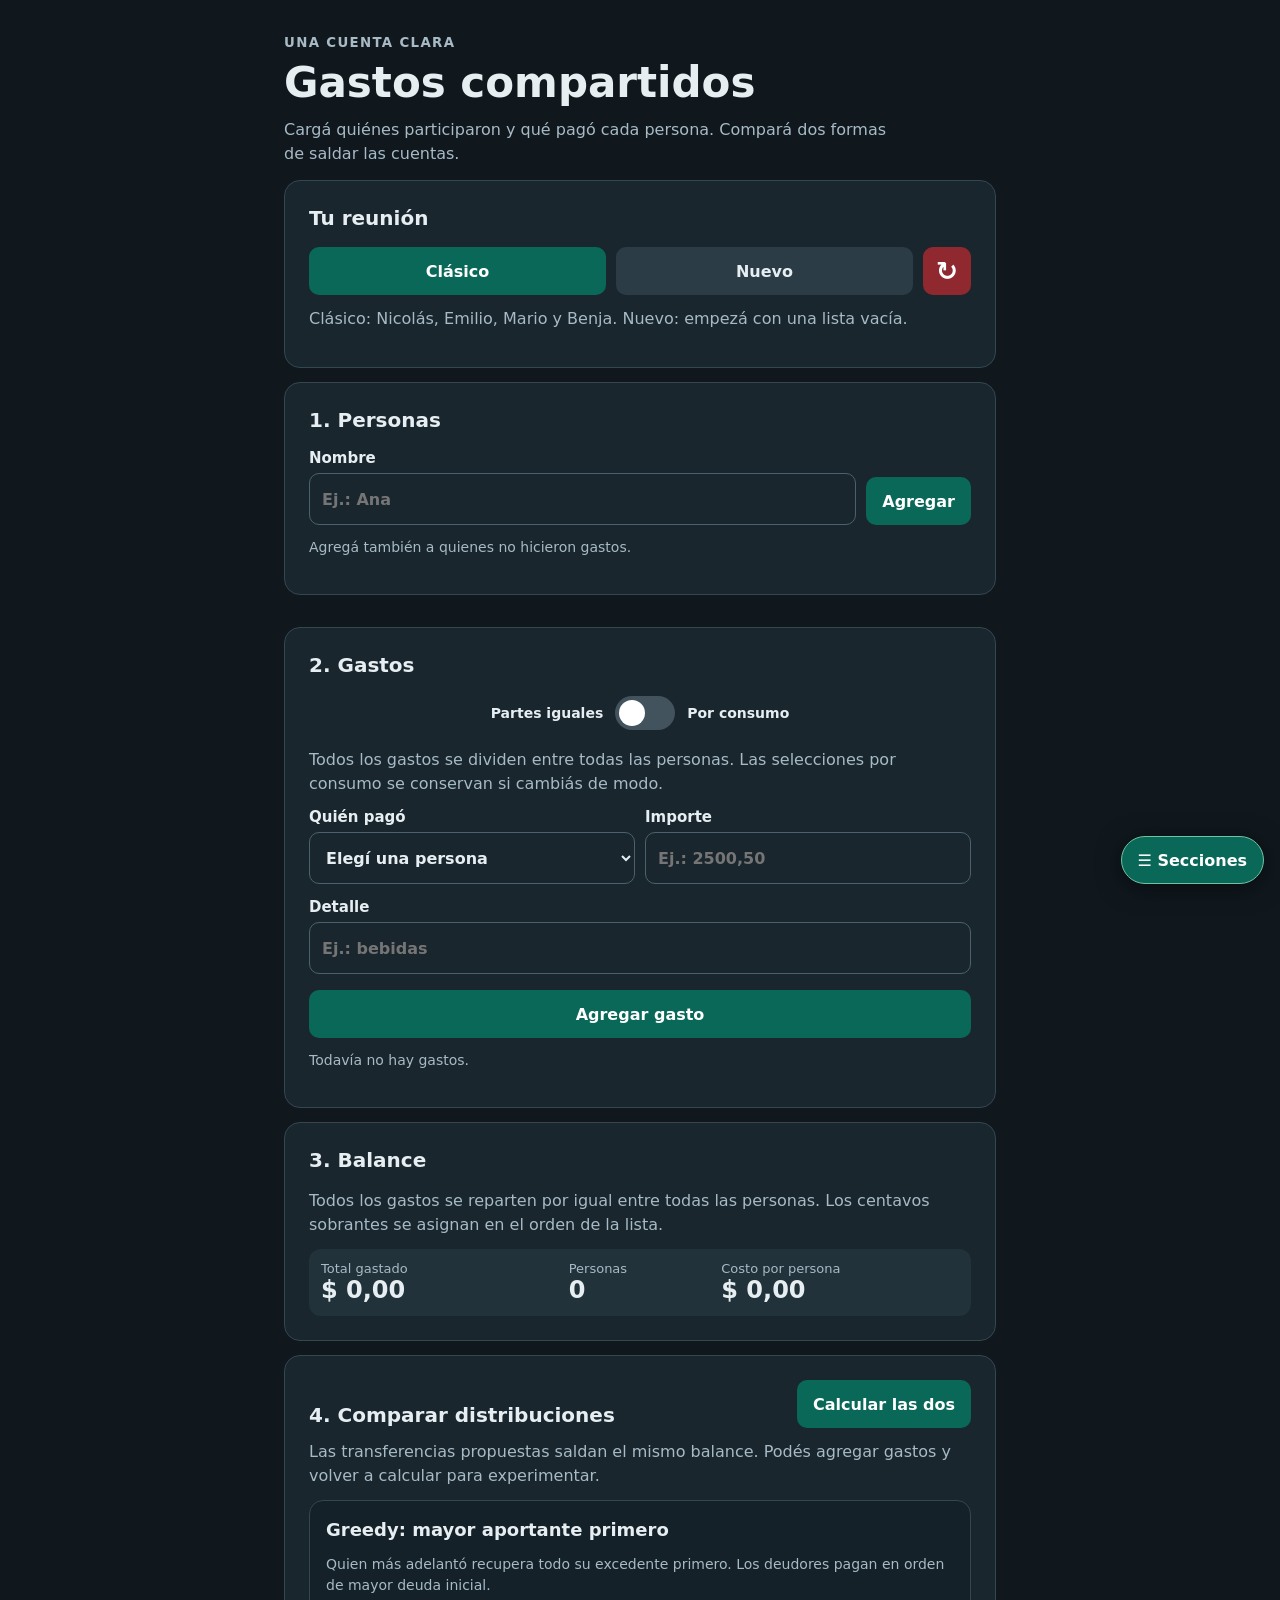
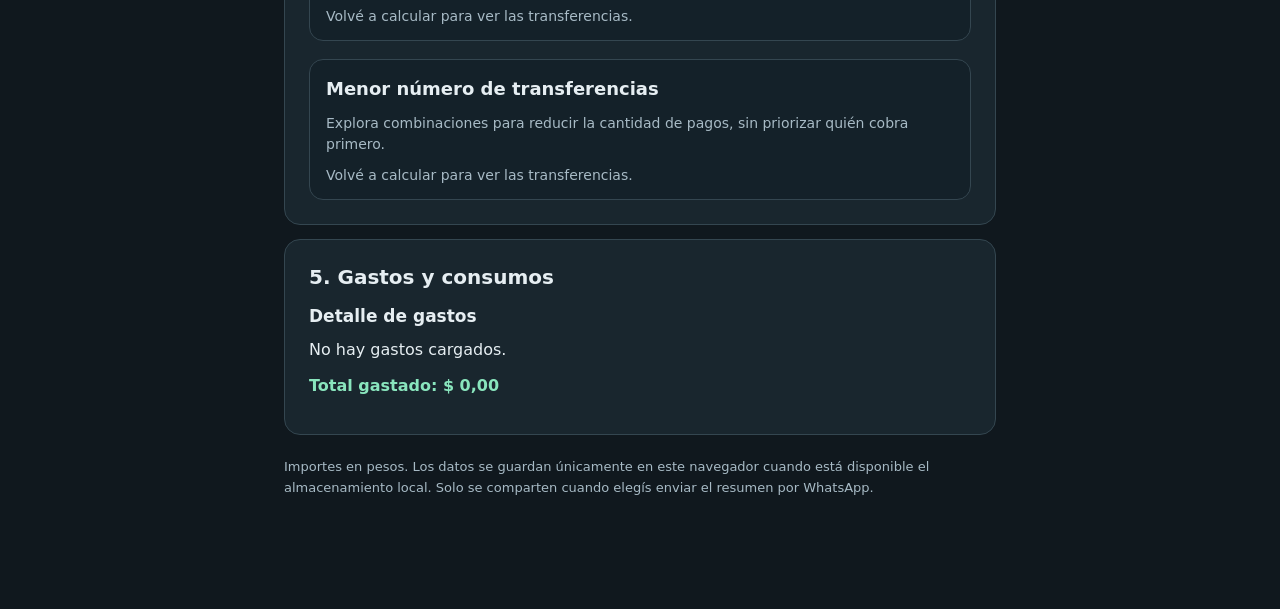
==== index.html @ 9839a77f "Add shared expenses app with QR snapshots and stateless viewer" ====
<!doctype html>
<html lang="es">
  <head>
    <meta charset="utf-8" />
    <meta name="viewport" content="width=device-width,initial-scale=1,viewport-fit=cover" />
    <meta name="theme-color" content="#10181e" />
    <title>Gastos compartidos</title>
    <link rel="stylesheet" href="resolver_gastos.css" />
    <script src="vendor/lz-string.min.js" defer></script>
    <script src="vendor/qrcode.js" defer></script>
    <script src="gastos-core.js" defer></script>
    <script src="gastos-share.js" defer></script>
    <script src="resolver_gastos.js" defer></script>
  </head>
  <body>
    <main>
      <header id="start">
        <small>Una cuenta clara</small>
        <h1>Gastos compartidos</h1>
        <p class="muted">
          Cargá quiénes participaron y qué pagó cada persona. Compará dos formas
          de saldar las cuentas.
        </p>
      </header>
      <section class="card start-options" aria-label="Elegir reunión">
        <h2>Tu reunión</h2>
        <div class="meeting-actions"><button id="classic">Clásico</button><button id="newMeeting" class="secondary">Nuevo</button><button id="reset" class="secondary reset-icon" aria-label="Reiniciar reunión" title="Reiniciar reunión">↻</button></div>
        <p class="muted">Clásico: Nicolás, Emilio, Mario y Benja. Nuevo: empezá con una lista vacía.</p>
      </section>
      <div id="message" role="status" aria-live="polite"></div>
      <div class="grid">
        <section class="card" id="peopleSection">
          <h2>1. Personas</h2>
          <form id="personForm" class="row">
            <label
              >Nombre<input
                id="name"
                required
                maxlength="60"
                placeholder="Ej.: Ana"
                autocomplete="off" autocapitalize="words" enterkeyhint="done" /></label
            ><button>Agregar</button>
          </form>
          <div id="people"></div>
        </section>
        <section class="card" id="expensesSection">
          <h2>2. Gastos</h2>
          <div class="mode-control"><span>Partes iguales</span><button id="splitMode" type="button" role="switch" aria-checked="false" aria-label="Repartir por consumo"><span class="switch-knob"></span></button><span>Por consumo</span></div>
          <p class="muted" id="modeHelp"></p>
          <form id="expenseForm">
            <div class="row">
              <label>Quién pagó<select id="payer" required></select></label
              ><label
                >Importe<input
                  id="amount"
                  inputmode="decimal" autocomplete="off" enterkeyhint="next"
                  required
                  placeholder="Ej.: 2500,50"
              /></label>
            </div>
            <label class="detail-field"
              >Detalle<input
                id="description" enterkeyhint="done"
                maxlength="100"
                placeholder="Ej.: bebidas"
                required /></label
            >
            <fieldset id="participantsField" hidden><legend>¿Quiénes comparten este gasto?</legend><div id="participants"></div></fieldset>
            <button class="expense-submit">
              Agregar gasto
            </button>
          </form>
          <div id="expenses"></div>
        </section>
      </div>
      <section class="card" id="balanceSection">
        <h2>3. Balance</h2>
        <p class="muted" id="balanceHelp">
          Todos los gastos se reparten por igual entre todas las personas,
          incluyendo quienes no pagaron nada. Los centavos sobrantes se asignan
          en el orden de la lista.
        </p>
        <div class="totals" id="totals"></div>
        <div id="balances"></div>
      </section>
      <section class="card comparison" id="comparison">
        <div class="row comparison-heading">
          <h2>4. Comparar distribuciones</h2>
          <button id="calculate">Calcular las dos</button>
        </div>
        <p class="muted">
          Las transferencias propuestas saldan el mismo balance. Podés agregar
          gastos y volver a calcular para experimentar.
        </p>
        <div class="grid">
          <article id="greedyCard">
            <h3 id="distributionTitle">Greedy: mayor aportante primero</h3>
            <p class="muted" id="greedyDescription">
              Quien más adelantó recupera todo su excedente primero. Los
              deudores pagan en orden de mayor deuda inicial.
            </p>
            <div id="greedy" class="empty">Todavía no calculaste.</div>
          </article>
          <article id="optimalCard">
            <h3>Menor número de transferencias</h3>
            <p class="muted">
              Explora combinaciones para reducir la cantidad de pagos, sin
              priorizar quién cobra primero.
            </p>
            <div id="optimal" class="empty">Todavía no calculaste.</div>
          </article>
        </div>
        <div id="shareActions" hidden></div>
        <div id="personalMessages" hidden></div>
        <section id="qrShare" class="report-section" hidden>
          <h3>Compartir la cuenta por QR</h3>
          <p class="muted">El QR abre una copia de esta reunión. Si cambiás los gastos, generá uno nuevo.</p>
          <label id="qrMethodLabel">Distribución para compartir<select id="qrMethod"></select></label>
          <button id="generateQr" class="expense-submit" type="button">Generar QR y enlace</button>
          <div id="qrOutput" hidden>
            <div id="qrImage" class="qr-image" role="img" aria-label="QR para consultar esta cuenta"></div>
            <p id="qrNotice" class="muted" role="status"></p>
            <label>Enlace a la cuenta<input id="shareUrl" readonly autocomplete="off"></label>
            <div class="share-buttons"><button id="copyShareUrl" class="secondary" type="button">Copiar enlace</button><a id="openShared" class="whatsapp-share" target="_blank" rel="noopener noreferrer">Abrir consulta</a></div>
            <p class="share-help">Cualquiera con este enlace puede consultar la cuenta y elegir su nombre.</p>
          </div>
        </section>
      </section>
      <section class="card" id="detailsSection">
        <h2>5. Gastos y consumos</h2>
        <div id="sharedReport"></div>
      </section>
      <footer>
        Importes en pesos. Los datos se guardan únicamente en este navegador
        cuando está disponible el almacenamiento local. Solo se comparten cuando elegís enviar el resumen por WhatsApp.
      </footer>
    </main>
    <div class="quick-navigation">
      <nav id="sectionMenu" aria-label="Ir a una sección" hidden>
        <a href="#start">Inicio</a><a href="#peopleSection">Personas</a><a href="#expensesSection">Cargar gastos</a><a href="#balanceSection">Balance</a><a href="#comparison">Distribuciones</a><a href="#detailsSection">Gastos y consumos</a>
      </nav>
      <button id="sectionToggle" aria-expanded="false" aria-controls="sectionMenu">☰ Secciones</button>
    </div>
  </body>
</html>
---- resolver_gastos.css ----
:root {
  font-family: system-ui, sans-serif;
  color: #e6eef2;
  background: #10181e;
  color-scheme: dark;
}
* {
  box-sizing: border-box;
}
body {
  margin: 0;
}
main {
  max-width: 760px;
  margin: auto;
  padding: 24px 16px 60px;
}
h1 {
  font-size: clamp(28px, 6vw, 42px);
  margin: 8px 0;
}
h2 {
  font-size: 21px;
  margin: 0 0 16px;
}
h3 {
  margin: 0 0 8px;
}
p {
  line-height: 1.5;
}
.muted,
small {
  color: #a7bac5;
}
.card {
  background: #19262e;
  border: 1px solid #344650;
  border-radius: 20px;
  padding: 20px;
  margin-top: 18px;
}
.grid {
  display: grid;
  grid-template-columns: 1fr 1fr;
  gap: 16px;
}
.row {
  display: flex;
  gap: 10px;
  align-items: end;
  flex-wrap: wrap;
}
label {
  display: block;
  font-size: 14px;
  font-weight: 600;
  flex: 1;
  min-width: 120px;
}
input,
select,
button {
  font: inherit;
  border-radius: 10px;
  min-height: 46px;
}
input,
select {
  width: 100%;
  padding: 10px;
  border: 1px solid #4b626e;
  margin-top: 6px;
  background: #19262e;
  color: inherit;
}
button {
  padding: 10px 16px;
  border: 0;
  background: #096858;
  color: white;
  cursor: pointer;
  font-weight: 650;
}
button.secondary {
  background: #2b3c46;
  color: #e6eef2;
}
button.remove {
  background: transparent;
  color: #ffa8a2;
  padding: 8px;
  min-width: 44px;
}
button:focus-visible,
input:focus-visible,
select:focus-visible {
  outline: 3px solid #e9aa35;
  outline-offset: 2px;
}
.item {
  display: flex;
  align-items: center;
  justify-content: space-between;
  gap: 12px;
  padding: 12px 0;
  border-bottom: 1px solid #344650;
}
.item:last-child {
  border: 0;
}
.item span {
  overflow-wrap: anywhere;
}
.amount {
  font-variant-numeric: tabular-nums;
  white-space: nowrap;
}
.totals {
  display: flex;
  gap: 24px;
  flex-wrap: wrap;
}
.totals strong {
  display: block;
  font-size: 26px;
}
.badge {
  display: inline-block;
  background: #193d32;
  color: #89e5bd;
  padding: 5px 10px;
  border-radius: 20px;
  font-size: 13px;
  margin-bottom: 12px;
}
.debt {
  color: #ffa8a2;
}
.credit {
  color: #89e5bd;
}
.empty {
  color: #a7bac5;
  font-size: 14px;
}
.notice {
  background: #3a301b;
  padding: 12px;
  border-radius: 10px;
  color: #f1d58c;
}
.transfer {
  padding: 12px 0;
  border-bottom: 1px solid #344650;
  line-height: 1.6;
}
.transfer strong {
  display: block;
}
#message {
  color: #ffa8a2;
  min-height: 24px;
  margin: 10px 0;
}
header small {
  letter-spacing: 0.1em;
  text-transform: uppercase;
  font-weight: 700;
}
footer {
  margin-top: 22px;
  font-size: 13px;
  color: #a7bac5;
}
/* Phone layout is the default; wider screens gain a second column. */
html { -webkit-text-size-adjust: 100%; scroll-behavior: smooth; }
body { min-width: 0; }
main {
  width: 100%;
  padding: 20px max(12px, env(safe-area-inset-right))
    max(32px, env(safe-area-inset-bottom)) max(12px, env(safe-area-inset-left));
}
h1 { font-size: clamp(28px, 8vw, 42px); line-height: 1.12; }
h2 { font-size: 20px; line-height: 1.3; }
h3 { font-size: 18px; line-height: 1.4; }
p { margin: 12px 0; }
header p { max-width: 60ch; }
.grid { grid-template-columns: minmax(0, 1fr); gap: 14px; }
.grid > *, .row > *, .item > * { min-width: 0; }
.card { padding: 18px 16px; margin-top: 14px; border-radius: 16px; }
.grid > .card { height: fit-content; }
input, select { font-size: 16px; min-height: 52px; padding: 12px; }
button { min-height: 48px; touch-action: manipulation; }
label { font-size: 15px; }
.actions { display: grid; grid-template-columns: 1fr 1fr; align-items: stretch; }
.actions button { font-size: 14px; padding: 10px; }
#personForm { display: grid; grid-template-columns: minmax(0, 1fr) auto; }
#expenseForm .row { display: grid; grid-template-columns: minmax(0, 1fr); }
.detail-field { margin-top: 14px; }
.expense-submit { width: 100%; margin-top: 16px; }
.item { gap: 8px; padding: 14px 0; }
.item > span:first-child { flex: 1; }
.item small { display: inline-block; margin-top: 4px; line-height: 1.5; }
.item .amount { font-size: 15px; }
button.remove { flex: 0 0 44px; }
#expenses .item { display: grid; grid-template-columns: minmax(0, 1fr) 44px; }
#expenses .item > span:first-child { grid-column: 1; grid-row: 1; }
#expenses .item > .amount { grid-column: 1; grid-row: 2; font-weight: 650; }
#expenses .item > button { grid-column: 2; grid-row: 1 / 3; }
#balances .item { align-items: flex-start; flex-direction: column; }
#balances .amount { align-self: flex-end; padding: 5px 8px; background: #22323b; border-radius: 8px; max-width: 100%; white-space: normal; overflow-wrap: anywhere; }
.totals { display: grid; grid-template-columns: minmax(0, 1fr) minmax(0, .6fr) minmax(0, 1fr); gap: 10px; background: #22323b; border-radius: 12px; padding: 12px; }
.totals small { display: block; font-size: clamp(11px, 2.8vw, 13px); }
.totals strong { font-size: clamp(16px, 4vw, 24px); overflow-wrap: anywhere; }
.comparison-heading { display: block; }
.comparison-heading h2 { margin-bottom: 12px; }
#calculate { width: 100%; }
.comparison article { border: 1px solid #344650; padding: 16px; border-radius: 14px; background: #142129; }
.comparison article p { font-size: 14px; }
.transfer { overflow-wrap: anywhere; }
.transfer strong { font-size: 20px; color: #89e5bd; }
.notice { line-height: 1.5; }
#message:empty { display: none; }
#message:not(:empty) { background: #3b2425; padding: 12px; border-radius: 10px; line-height: 1.5; }
footer { line-height: 1.6; }
@media (min-width: 700px) {
  main { padding: 32px 24px 60px; }
  .grid { grid-template-columns: minmax(0, 1fr); gap: 18px; }
  .card { padding: 24px; }
  .actions { display: flex; }
  #expenseForm .row { grid-template-columns: repeat(2, minmax(0, 1fr)); }
  #balances .item { flex-direction: row; align-items: center; }
  .comparison-heading { display: flex; justify-content: space-between; }
  .comparison-heading h2 { margin: 0; }
  #calculate { width: auto; }
}
@media (prefers-reduced-motion: reduce) { html { scroll-behavior: auto; } }

.whatsapp-share {
  display: flex;
  align-items: center;
  justify-content: center;
  width: 100%;
  min-height: 50px;
  margin-top: 20px;
  padding: 12px 16px;
  border-radius: 10px;
  background: #23794c;
  color: #fff;
  font-weight: 650;
  text-decoration: none;
  text-align: center;
  touch-action: manipulation;
}
.whatsapp-share:hover { background: #2b8858; }
.whatsapp-share:focus-visible { outline: 3px solid #e9aa35; outline-offset: 2px; }
.share-help { color: #a7bac5; font-size: 13px; line-height: 1.5; }
.transfer h4 { margin: 0 0 8px; font-size: 17px; }
.payment { display: flex; align-items: baseline; justify-content: space-between; gap: 12px; padding: 6px 0; }
.payment span { min-width: 0; overflow-wrap: anywhere; }
.payment strong { font-size: 17px; text-align: right; }
.mode-control { display: flex; align-items: center; justify-content: center; gap: 12px; margin: 18px 0; font-size: 14px; font-weight: 650; }
#splitMode { width: 60px; min-height: 34px; padding: 4px; border-radius: 24px; background: #43535e; flex-shrink: 0; }
.switch-knob { display: block; width: 26px; height: 26px; border-radius: 50%; background: white; transition: transform .15s; }
#splitMode[aria-checked="true"] { background: #096858; }
#splitMode[aria-checked="true"] .switch-knob { transform: translateX(26px); }
fieldset { margin: 16px 0 0; padding: 12px; border: 1px solid #344650; border-radius: 12px; min-width: 0; }
legend { font-size: 14px; padding: 0 6px; }
.participant-option { display: flex; align-items: center; gap: 10px; min-height: 46px; min-width: 0; overflow-wrap: anywhere; cursor: pointer; }
.participant-option input { width: 22px; min-height: 22px; height: 22px; margin: 0; flex-shrink: 0; accent-color: #40b88b; }
#expenses .item { flex-wrap: wrap; }
#expenses .expense-participants { grid-column: 1 / -1; width: 100%; }
.expense-participants summary { color: #a7bac5; font-size: 14px; padding: 10px 0; cursor: pointer; overflow-wrap: anywhere; }
[hidden] { display: none !important; }
.report-heading { font-size: 17px; margin: 20px 0 12px; }
.report-section { margin-top: 24px; padding-top: 20px; border-top: 1px solid #344650; }
.report-section h4 { margin: 0 0 12px; font-size: 17px; }
.report-line { display: flex; justify-content: space-between; align-items: baseline; gap: 12px; padding: 8px 0; }
.report-line span { min-width: 0; overflow-wrap: anywhere; }
.report-line small { display: block; margin-top: 4px; }
.report-line b { text-align: right; font-variant-numeric: tabular-nums; }
.report-total { font-weight: 650; color: #89e5bd; }
.person-consumption { padding: 12px 0; border-bottom: 1px solid #344650; }
.person-consumption h5 { font-size: 16px; margin: 0 0 8px; }
.share-buttons { display: grid; grid-template-columns: minmax(0, 1fr) minmax(0, 1fr); gap: 10px; }
.share-buttons .whatsapp-share { font-size: 14px; padding: 12px 8px; }
.meeting-actions { display: grid; grid-template-columns: minmax(0, 1fr) minmax(0, 1fr) 48px; gap: 10px; }
button.secondary.reset-icon { font-size: 26px; padding: 0; background: #8f292f; color: #fff; }
button.secondary.reset-icon:hover { background: #a6333a; }
main { padding-bottom: calc(110px + env(safe-area-inset-bottom)); }
section, header { scroll-margin-top: 16px; }
#detailsSection .report-section:first-child { border-top: 0; padding-top: 0; margin-top: 0; }
#personalMessages { margin-top: 24px; padding-top: 20px; border-top: 1px solid #344650; }
.personal-method h4 { margin: 20px 0 8px; }
.personal-method .whatsapp-share { margin-top: 10px; }
.quick-navigation { position: fixed; z-index: 10; right: max(16px, env(safe-area-inset-right)); bottom: calc(16px + env(safe-area-inset-bottom)); display: flex; flex-direction: column; align-items: flex-end; gap: 10px; }
#sectionToggle { box-shadow: 0 4px 24px #0008; border: 1px solid #71c3a0; border-radius: 28px; }
#sectionMenu { width: min(260px, calc(100vw - 32px)); max-height: 65dvh; overflow-y: auto; padding: 8px; background: #19262e; border: 1px solid #4b626e; border-radius: 16px; box-shadow: 0 8px 30px #0009; }
#sectionMenu a { display: block; padding: 14px 16px; min-height: 48px; border-radius: 10px; text-decoration: none; color: #e6eef2; }
#sectionMenu a:hover { background: #2b3c46; }
#sectionMenu a:focus-visible { outline: 3px solid #e9aa35; }
.qr-image { margin: 20px auto; max-width: 420px; padding: 12px; border-radius: 12px; background: white; }
.qr-image:empty { display: none; }
.qr-image svg { display: block; width: 100%; height: auto; }
#shareUrl { font-size: 14px; }
#qrOutput .share-buttons { align-items: end; margin-top: 12px; }
#qrOutput .whatsapp-share { margin-top: 0; }
#mySummary h3 { margin-top: 20px; }
@media (prefers-reduced-motion: reduce) { .switch-knob { transition: none; } }
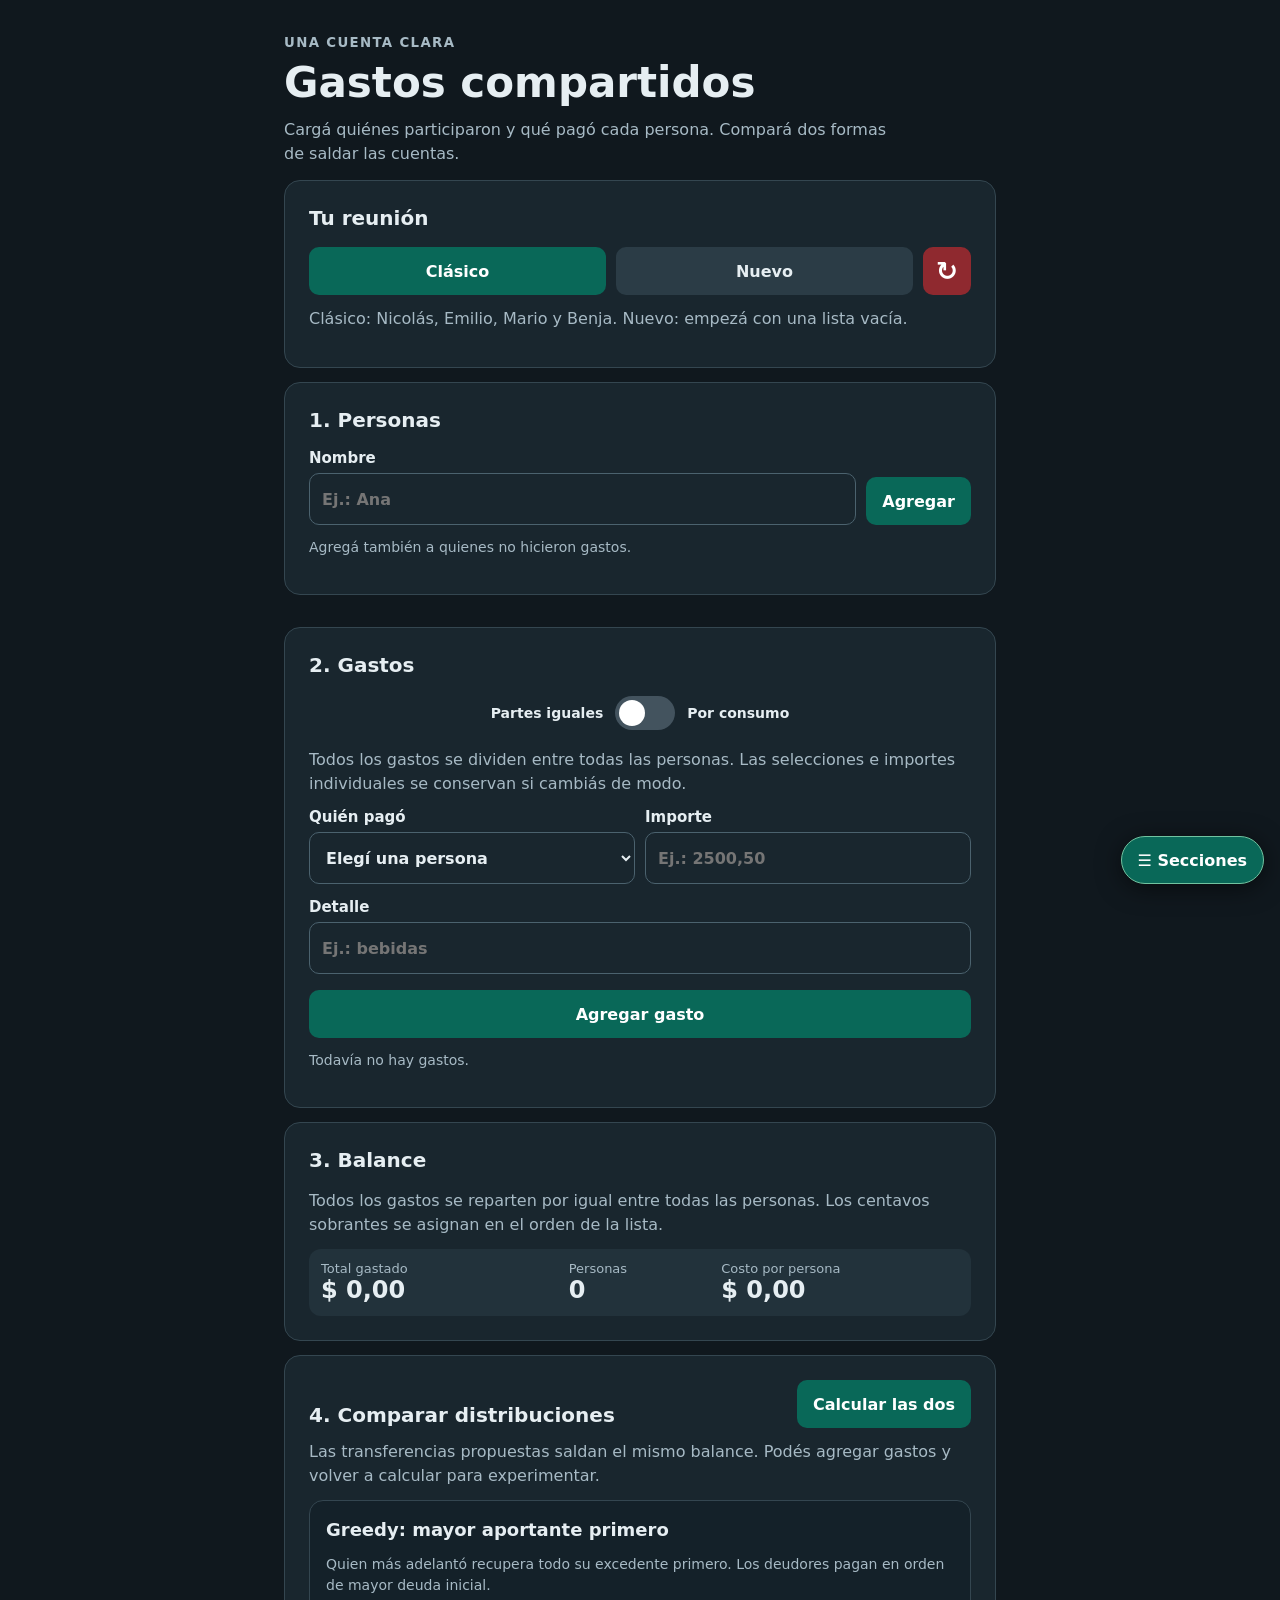
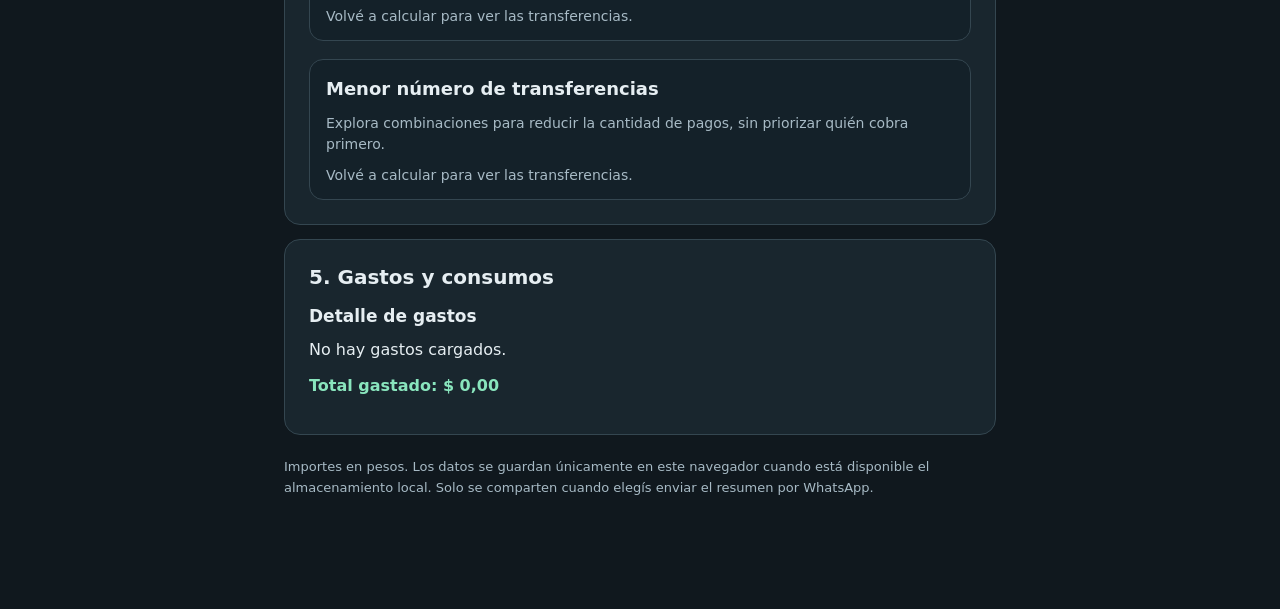
==== commit 9167aa47: "Support individual consumption amounts per expense" ====
--- a/index.html
+++ b/index.html
@@ -65,7 +65,7 @@
                 placeholder="Ej.: bebidas"
                 required /></label
             >
-            <fieldset id="participantsField" hidden><legend>¿Quiénes comparten este gasto?</legend><div id="participants"></div></fieldset>
+            <fieldset id="participantsField" hidden><legend>¿Cómo se reparte este gasto?</legend><label>Reparto<select id="expenseSplit"><option value="shared">Dividir entre participantes</option><option value="individual">Importes individuales</option></select></label><div id="participants"></div><div id="individualAmounts" hidden></div><p id="allocationStatus" class="share-help" role="status" aria-live="polite" hidden></p></fieldset>
             <button class="expense-submit">
               Agregar gasto
             </button>
--- a/resolver_gastos.css
+++ b/resolver_gastos.css
@@ -307,4 +307,8 @@
 #qrOutput .share-buttons { align-items: end; margin-top: 12px; }
 #qrOutput .whatsapp-share { margin-top: 0; }
 #mySummary h3 { margin-top: 20px; }
+.individual-amount { display: grid; grid-template-columns: minmax(0,1fr) minmax(110px,.7fr); align-items: center; gap: 12px; margin-top: 10px; overflow-wrap: anywhere; }
+.individual-amount input { margin-top: 0; text-align: right; }
+.allocation-valid { color: #89e5bd; }
+[data-save-allocations] { width: 100%; margin-top: 8px; }
 @media (prefers-reduced-motion: reduce) { .switch-knob { transition: none; } }
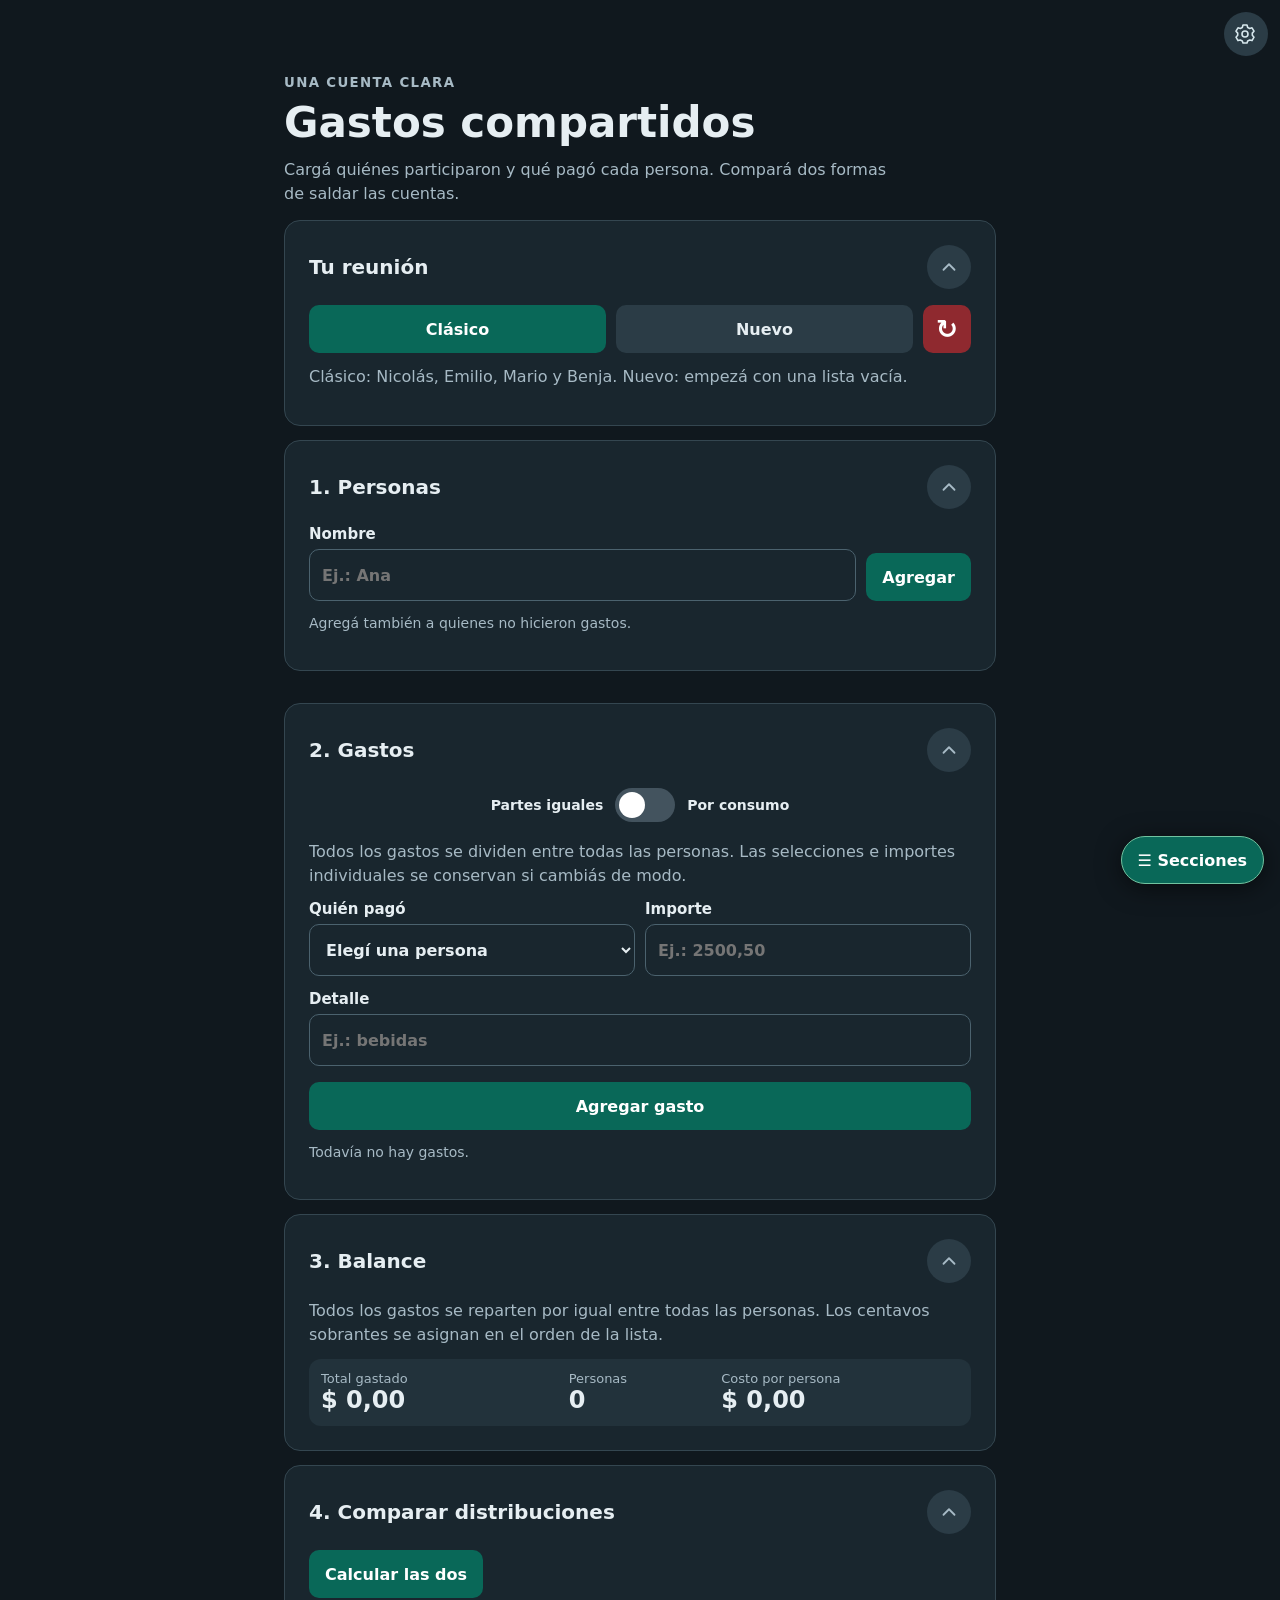
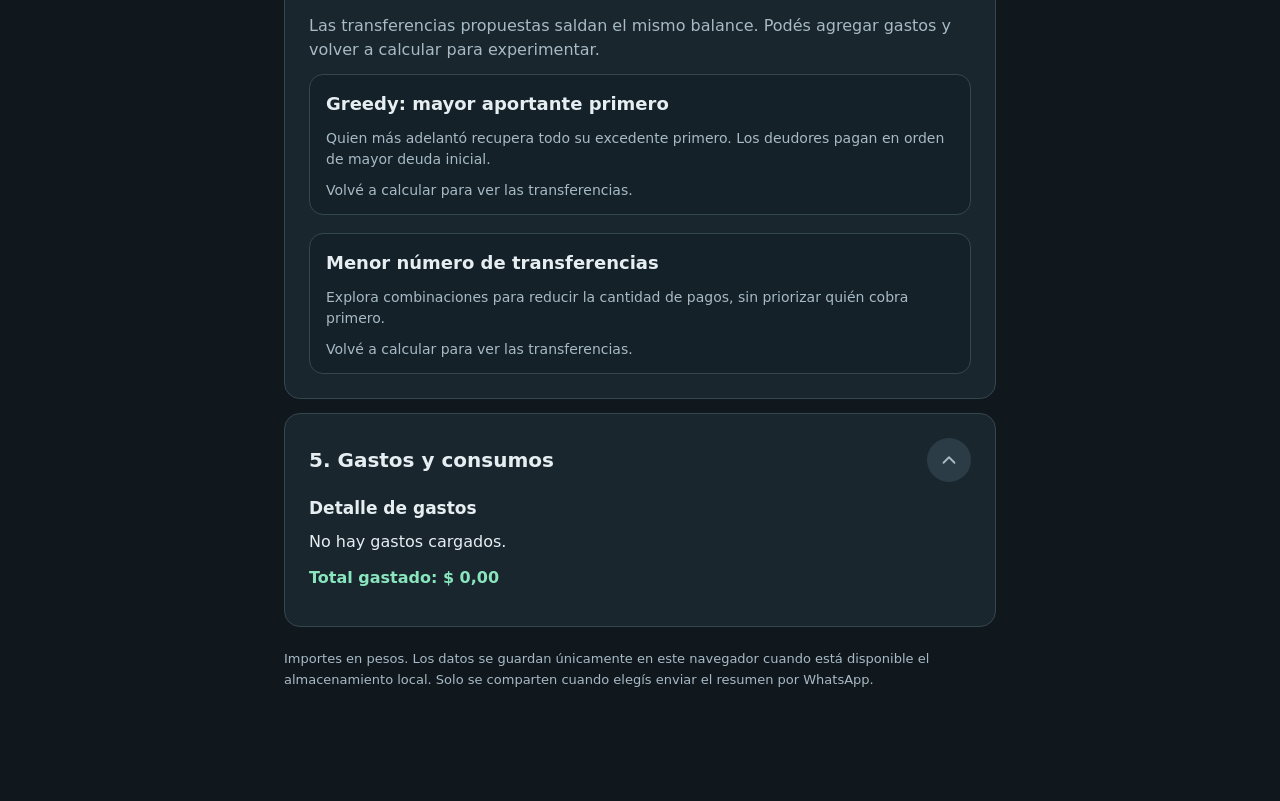
==== commit 89bef0f3: "Add collapsible sections and smooth navigation with refresh options" ====
--- a/index.html
+++ b/index.html
@@ -5,14 +5,29 @@
     <meta name="viewport" content="width=device-width,initial-scale=1,viewport-fit=cover" />
     <meta name="theme-color" content="#10181e" />
     <title>Gastos compartidos</title>
-    <link rel="stylesheet" href="resolver_gastos.css" />
-    <script src="vendor/lz-string.min.js" defer></script>
-    <script src="vendor/qrcode.js" defer></script>
-    <script src="gastos-core.js" defer></script>
-    <script src="gastos-share.js" defer></script>
-    <script src="resolver_gastos.js" defer></script>
-  </head>
+
+
+
+
+
+
+
+  <script>
+      const refreshVersion = new URLSearchParams(location.search).get('actualizar');
+      const assetVersion = refreshVersion && /^\d{10,16}$/.test(refreshVersion) ? refreshVersion : '20261008-ui';
+      const assets = [["resolver_gastos.css", false], ["vendor/lz-string.min.js", true], ["vendor/qrcode.js", true], ["gastos-core.js", true], ["gastos-share.js", true], ["resolver_gastos.js", true], ["ui.js", true]];
+      for (const [path, script] of assets) {
+        const assetPath = path + '?v=' + assetVersion;
+        document.write(script ? '<script src="' + assetPath + '" defer><\/script>' : '<link rel="stylesheet" href="' + assetPath + '">');
+      }
+    </script>
+</head>
   <body>
+    <div class="page-options">
+      <button id="optionsToggle" class="options-toggle" type="button" aria-label="Opciones" aria-controls="optionsMenu" aria-expanded="false"><svg viewBox="0 0 24 24" width="24" height="24" aria-hidden="true"><path d="m9 3-.7 2.5-2 .9-2.3-.6-2 3.4 1.7 1.9v2.2L2 15.2l2 3.4 2.3-.6 2 .9L9 21h4l.7-2.1 2-.9 2.3.6 2-3.4-1.7-1.9v-2.2L20 9.2l-2-3.4-2.3.6-2-.9L13 3Z" fill="none" stroke="currentColor" stroke-width="1.6" stroke-linejoin="round"/><circle cx="11" cy="12" r="3" fill="none" stroke="currentColor" stroke-width="1.6"/></svg></button>
+      <div id="optionsMenu" class="options-menu" hidden><button id="refreshPage" type="button">Actualizar página</button><p class="share-help">Buscar la versión más reciente.</p><p id="updateStatus" class="share-help" role="status"></p></div>
+    </div>
+
     <main>
       <header id="start">
         <small>Una cuenta clara</small>
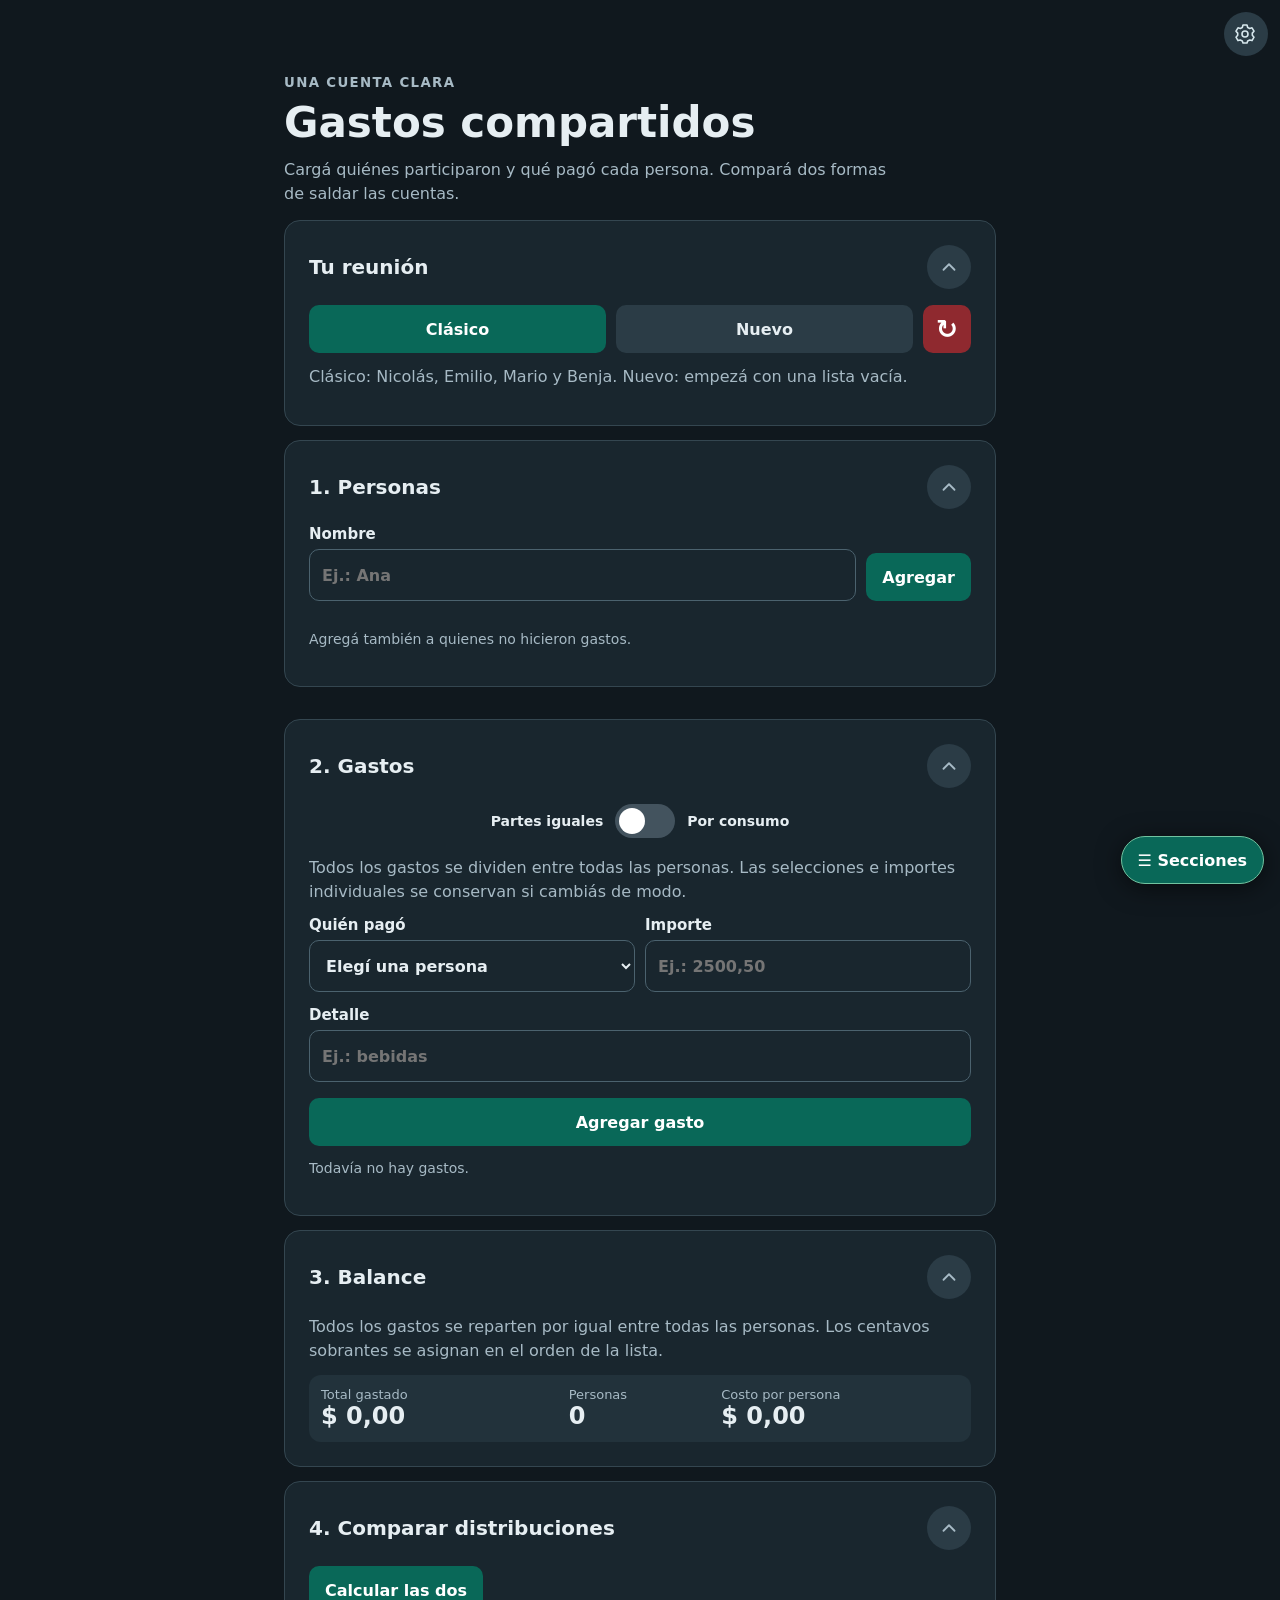
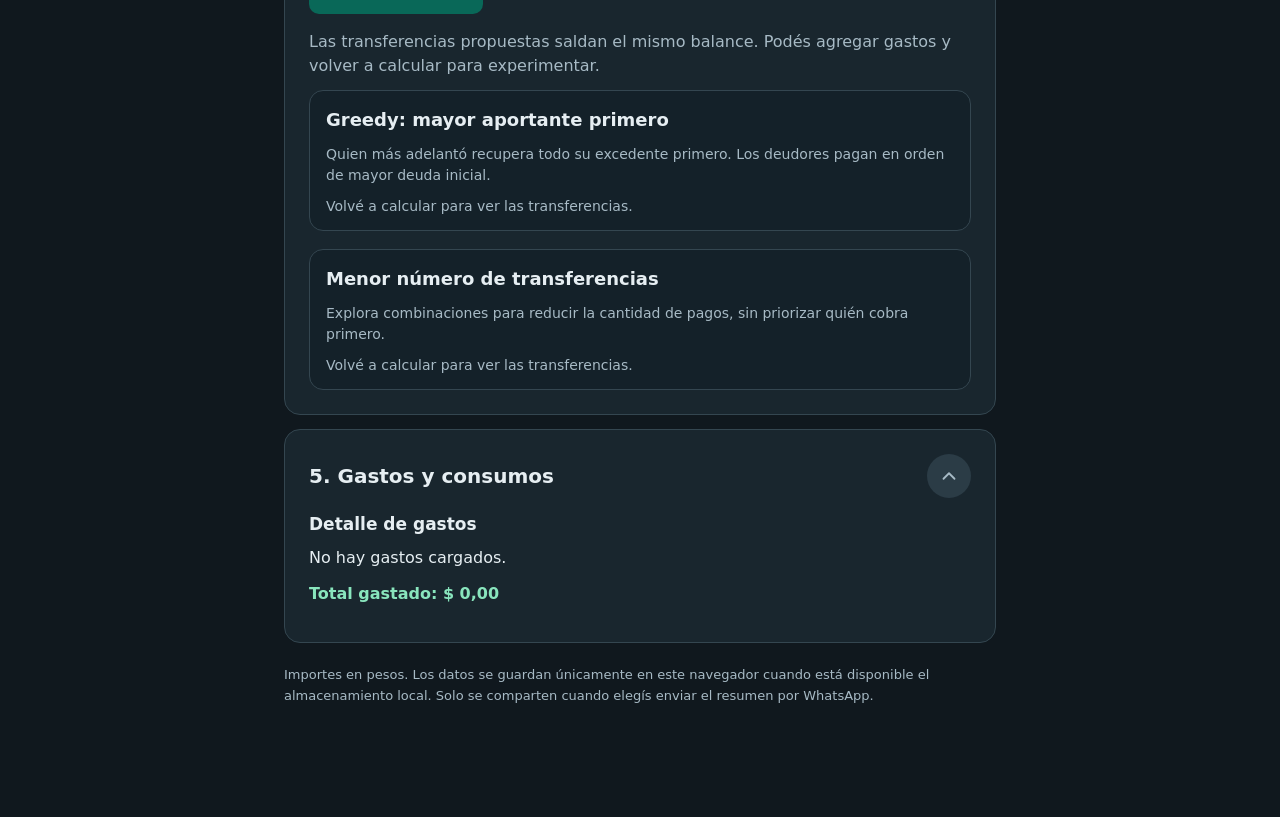
==== commit 06f99345: "Display people as two-column green chips" ====
--- a/index.html
+++ b/index.html
@@ -14,7 +14,7 @@
 
   <script>
       const refreshVersion = new URLSearchParams(location.search).get('actualizar');
-      const assetVersion = refreshVersion && /^\d{10,16}$/.test(refreshVersion) ? refreshVersion : '20261008-ui';
+      const assetVersion = refreshVersion && /^\d{10,16}$/.test(refreshVersion) ? refreshVersion : '20261025-people';
       const assets = [["resolver_gastos.css", false], ["vendor/lz-string.min.js", true], ["vendor/qrcode.js", true], ["gastos-core.js", true], ["gastos-share.js", true], ["resolver_gastos.js", true], ["ui.js", true]];
       for (const [path, script] of assets) {
         const assetPath = path + '?v=' + assetVersion;
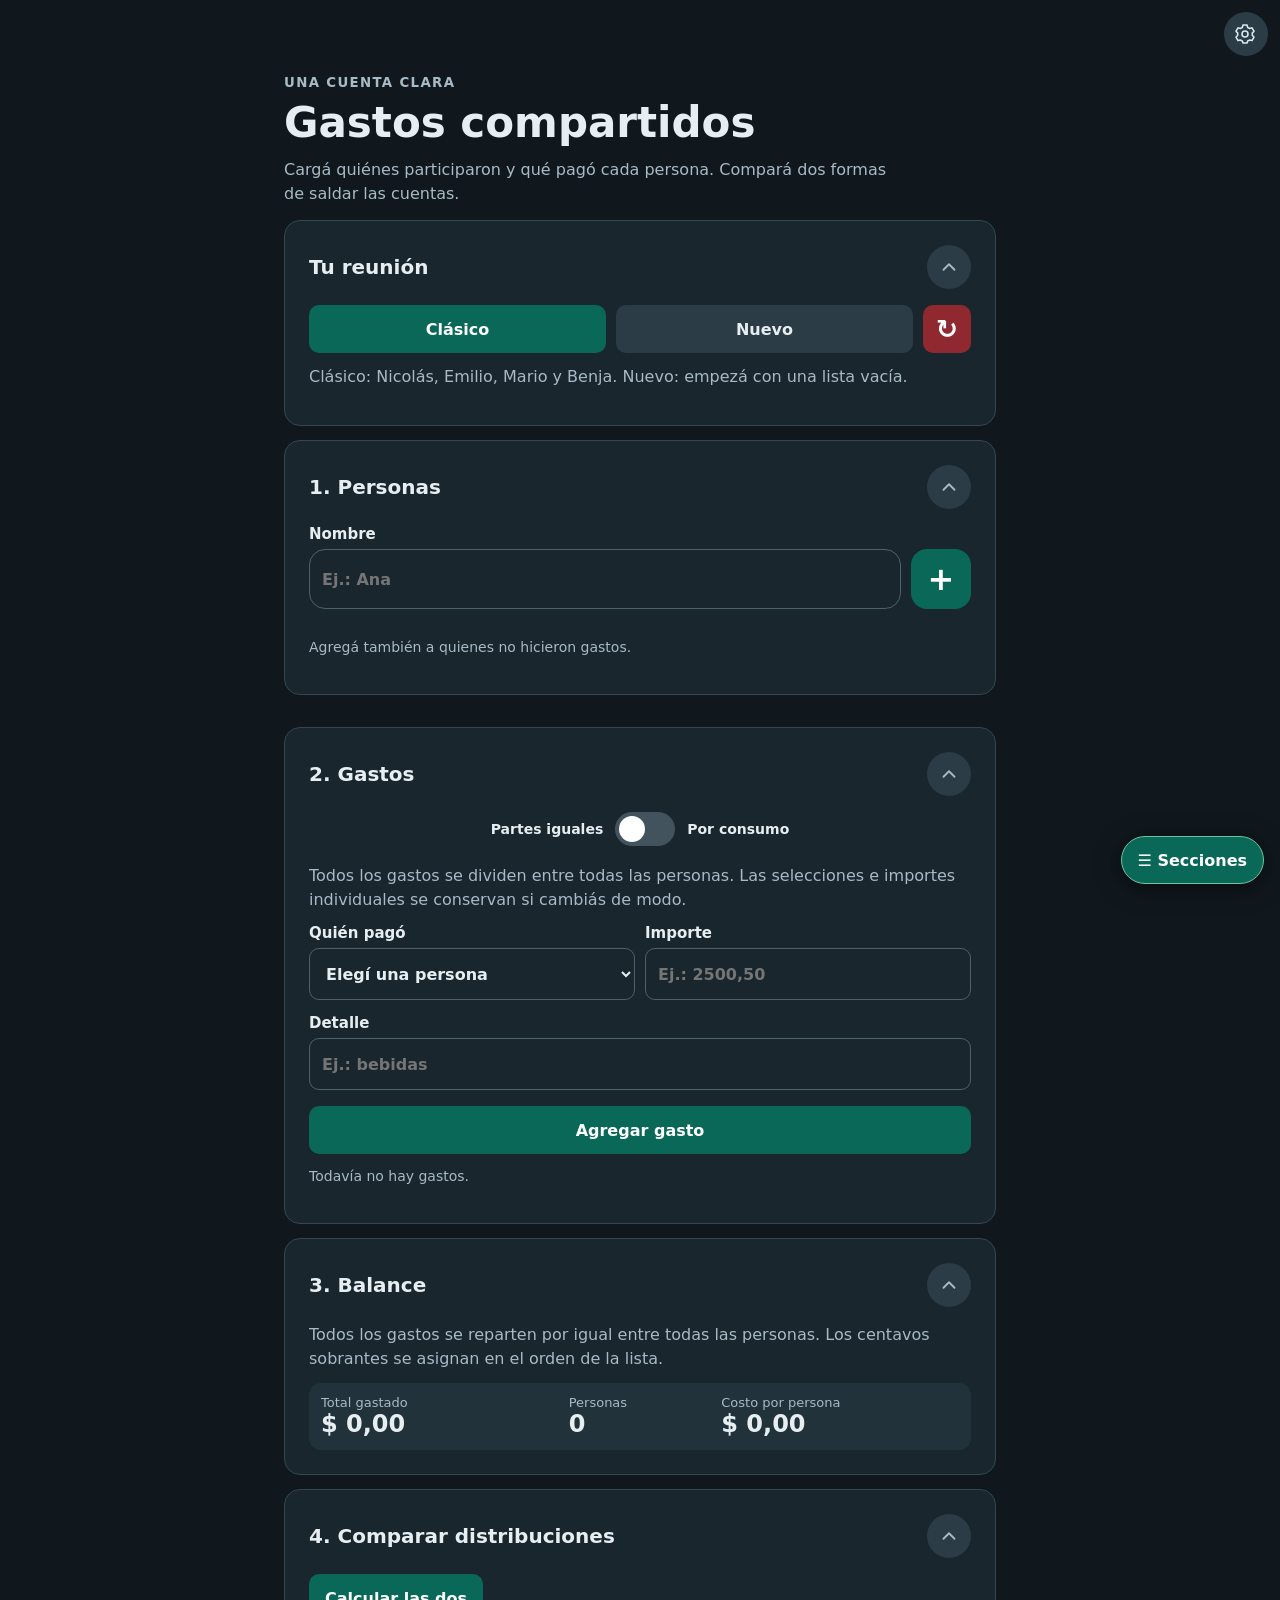
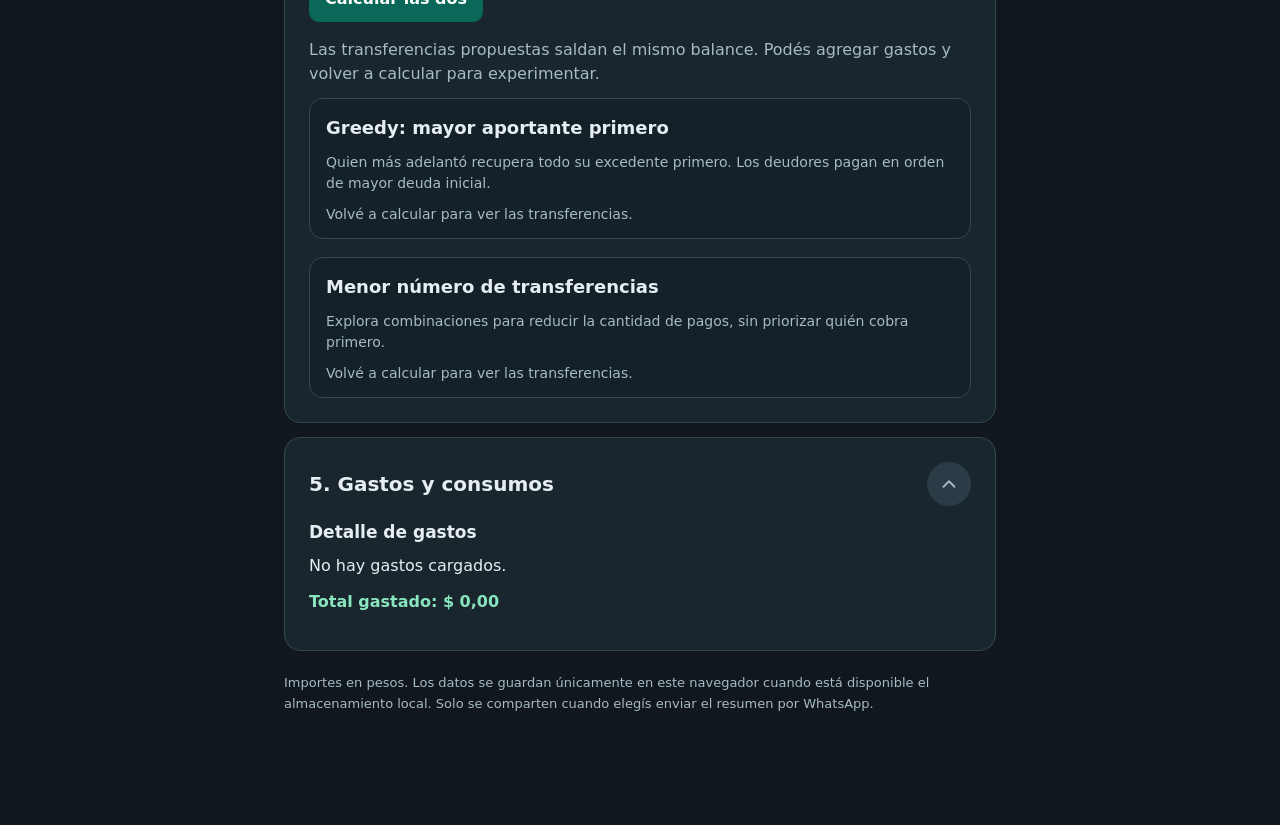
==== commit 549a3437: "Match person form controls to chip height and use plus button" ====
--- a/index.html
+++ b/index.html
@@ -14,7 +14,7 @@
 
   <script>
       const refreshVersion = new URLSearchParams(location.search).get('actualizar');
-      const assetVersion = refreshVersion && /^\d{10,16}$/.test(refreshVersion) ? refreshVersion : '20261025-people';
+      const assetVersion = refreshVersion && /^\d{10,16}$/.test(refreshVersion) ? refreshVersion : '20261025-person-form';
       const assets = [["resolver_gastos.css", false], ["vendor/lz-string.min.js", true], ["vendor/qrcode.js", true], ["gastos-core.js", true], ["gastos-share.js", true], ["resolver_gastos.js", true], ["ui.js", true]];
       for (const [path, script] of assets) {
         const assetPath = path + '?v=' + assetVersion;
@@ -54,7 +54,7 @@
                 maxlength="60"
                 placeholder="Ej.: Ana"
                 autocomplete="off" autocapitalize="words" enterkeyhint="done" /></label
-            ><button>Agregar</button>
+            ><button type="submit" aria-label="Agregar persona" title="Agregar persona">+</button>
           </form>
           <div id="people"></div>
         </section>
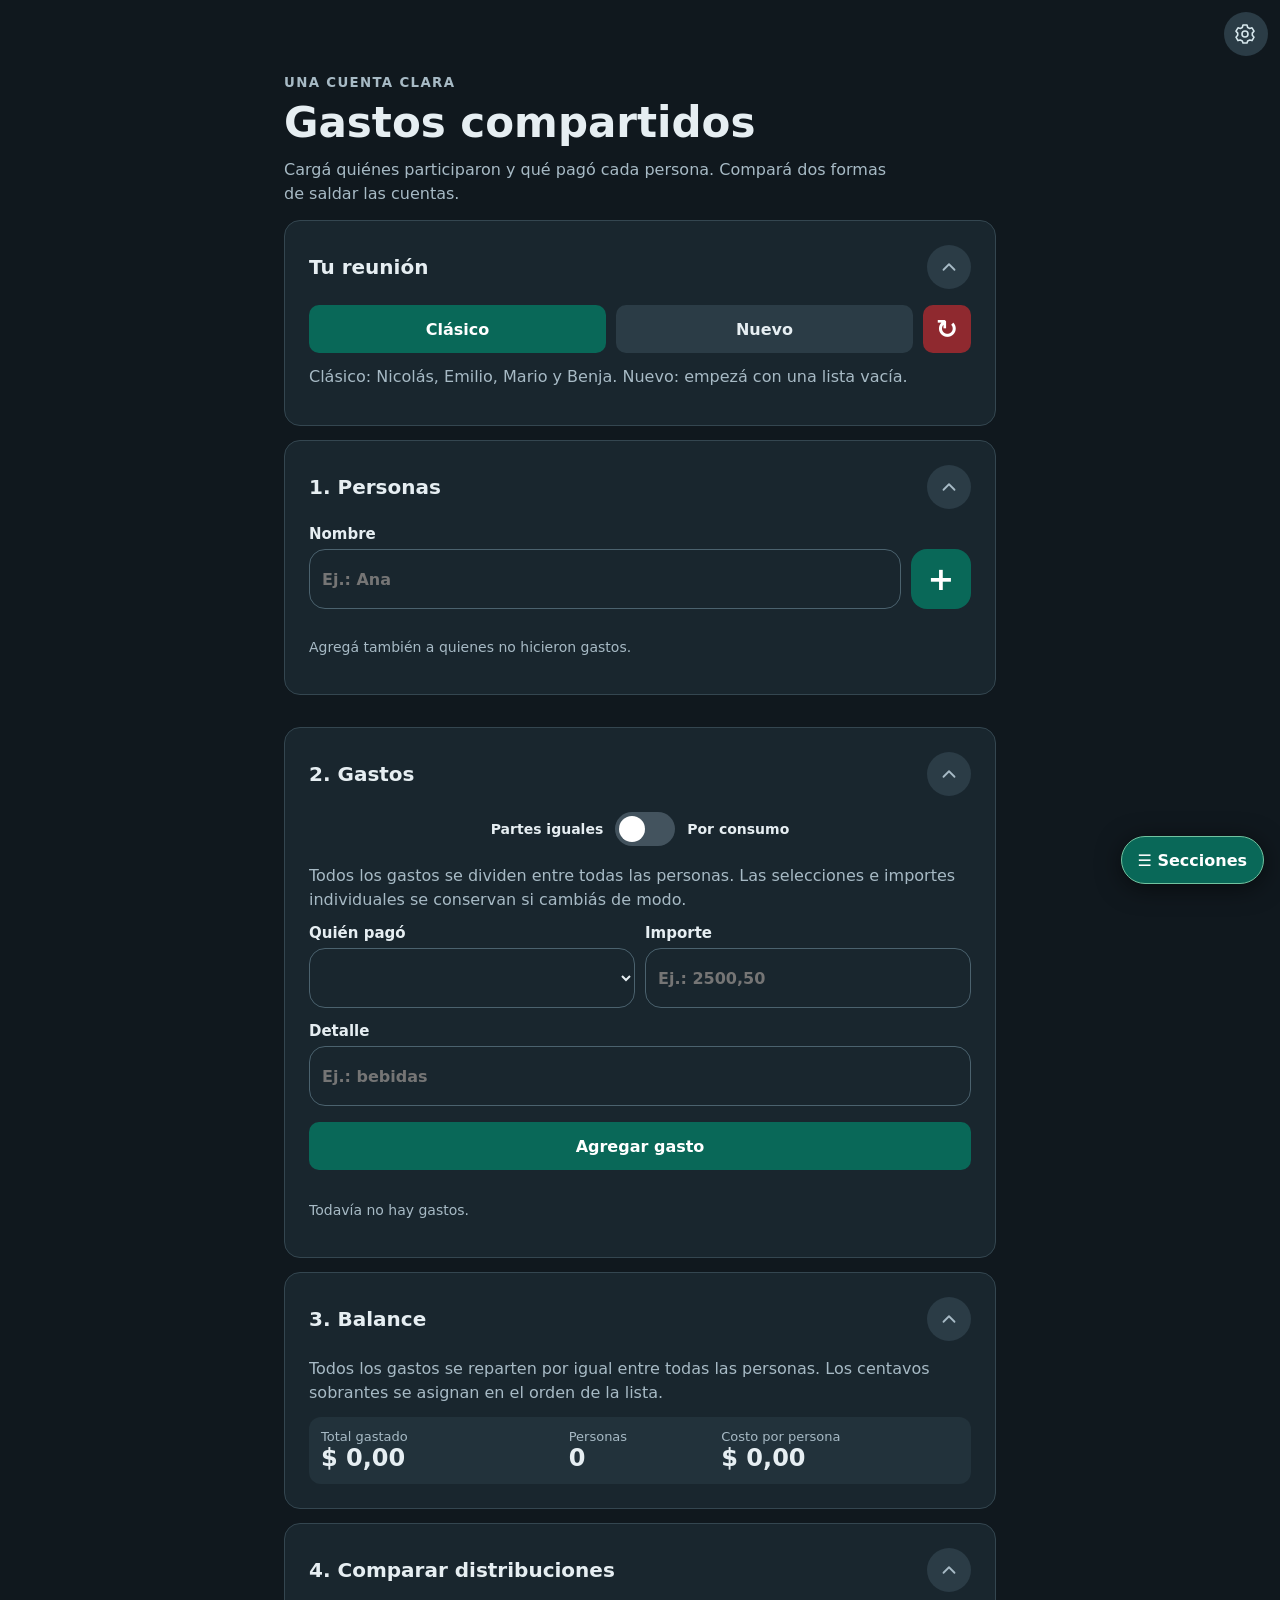
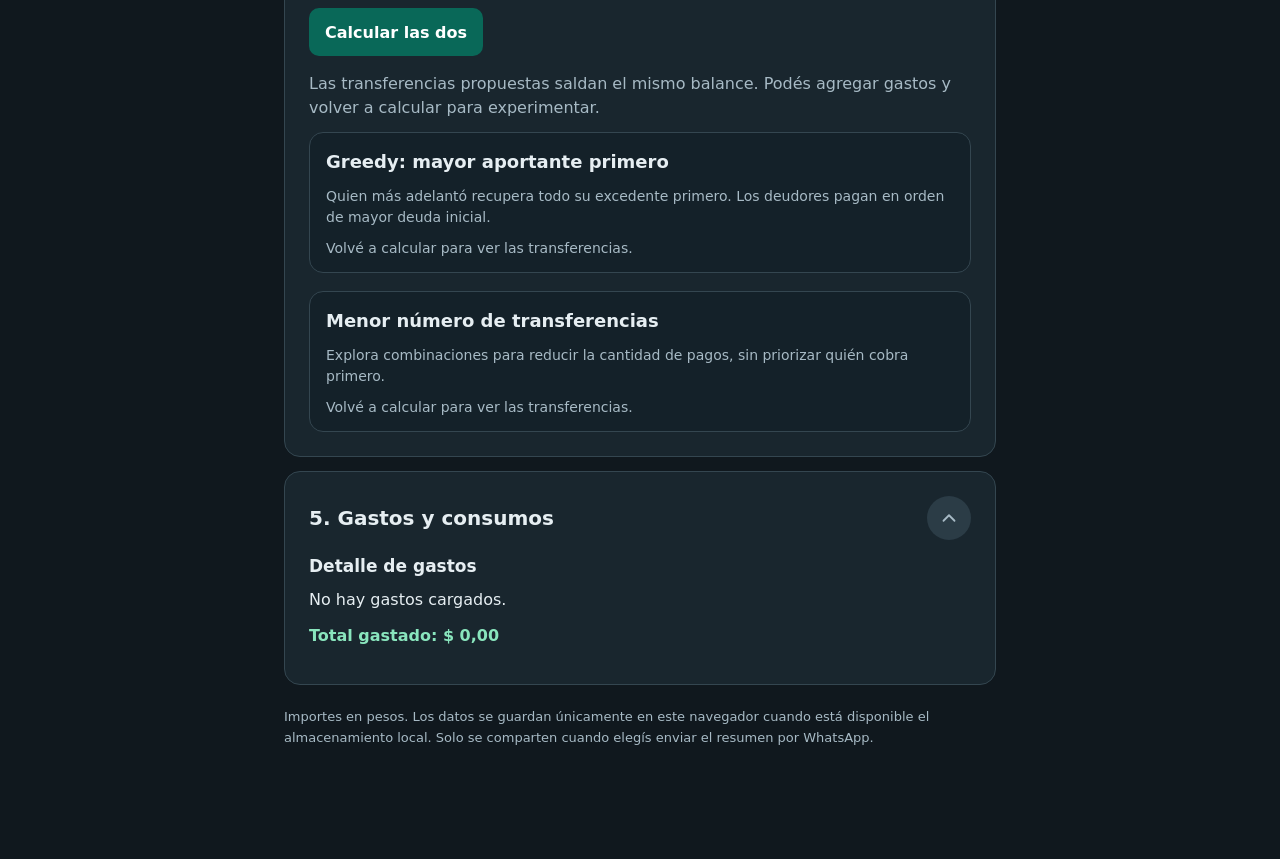
==== commit 1717ad93: "Refine expense form and add green expandable expense cards" ====
--- a/index.html
+++ b/index.html
@@ -14,7 +14,7 @@
 
   <script>
       const refreshVersion = new URLSearchParams(location.search).get('actualizar');
-      const assetVersion = refreshVersion && /^\d{10,16}$/.test(refreshVersion) ? refreshVersion : '20261025-person-form';
+      const assetVersion = refreshVersion && /^\d{10,16}$/.test(refreshVersion) ? refreshVersion : '20261025-expense-cards';
       const assets = [["resolver_gastos.css", false], ["vendor/lz-string.min.js", true], ["vendor/qrcode.js", true], ["gastos-core.js", true], ["gastos-share.js", true], ["resolver_gastos.js", true], ["ui.js", true]];
       for (const [path, script] of assets) {
         const assetPath = path + '?v=' + assetVersion;
